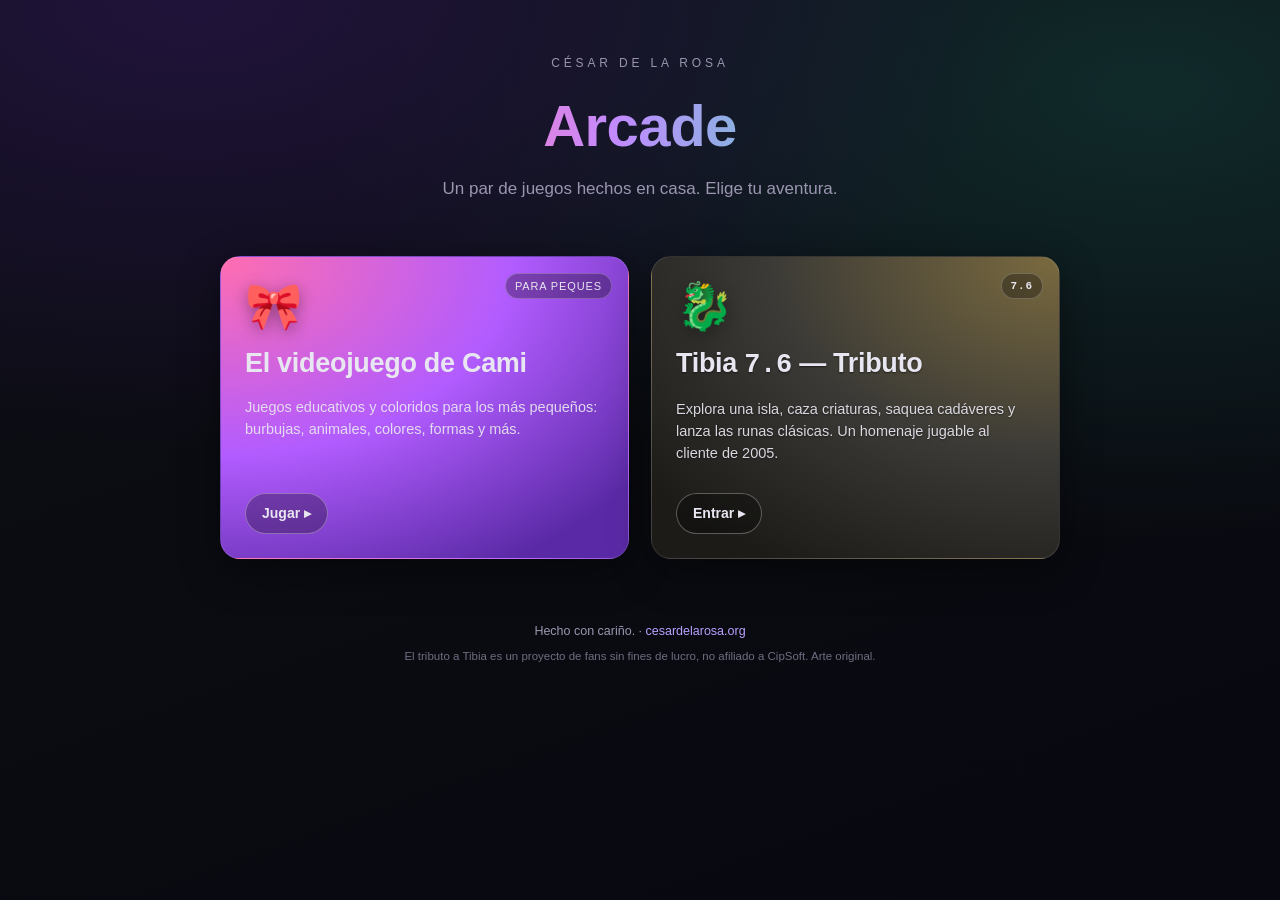
==== index.html @ 779be209 "Arcade hub: portal + Cami's game + Tibia 7.6 tribute Static site for juegos.cesardelarosa.org. - / p" ====
<!doctype html>
<html lang="es">
<head>
  <meta charset="utf-8">
  <meta name="viewport" content="width=device-width, initial-scale=1, viewport-fit=cover">
  <meta name="theme-color" content="#11131a">
  <title>Juegos · césar de la rosa</title>
  <meta name="description" content="Pequeña arcade de proyectos: el videojuego de Cami y un tributo jugable a Tibia 7.6.">
  <link rel="icon" href="data:image/svg+xml,%3Csvg xmlns='http://www.w3.org/2000/svg' viewBox='0 0 100 100'%3E%3Ctext y='.9em' font-size='90'%3E🕹️%3C/text%3E%3C/svg%3E">
  <style>
    *{box-sizing:border-box;margin:0;padding:0}
    :root{--ink:#e8e6f0;--muted:#9a96b0}
    html,body{min-height:100%}
    body{
      font:16px/1.5 -apple-system,BlinkMacSystemFont,"Segoe UI",Roboto,Helvetica,Arial,sans-serif;
      color:var(--ink);
      background:
        radial-gradient(120% 90% at 15% 0%, #20133a 0%, transparent 55%),
        radial-gradient(120% 90% at 90% 10%, #102a2a 0%, transparent 55%),
        linear-gradient(160deg,#0d0e15,#0a0b11 60%,#070810);
      display:flex;flex-direction:column;align-items:center;
      padding:max(28px,6vh) 20px 40px;
    }
    header{text-align:center;margin-bottom:clamp(28px,6vh,56px)}
    .kicker{letter-spacing:.32em;text-transform:uppercase;font-size:12px;color:var(--muted)}
    h1{font-size:clamp(34px,7vw,58px);font-weight:800;letter-spacing:-.5px;margin:.18em 0 .12em;
       background:linear-gradient(90deg,#ff7ac1,#c08bff 45%,#5fd0c8);
       -webkit-background-clip:text;background-clip:text;color:transparent}
    header p{color:var(--muted);font-size:clamp(14px,2.5vw,17px)}
    .grid{display:grid;gap:22px;grid-template-columns:repeat(2,minmax(0,1fr));
          width:100%;max-width:840px}
    @media(max-width:680px){.grid{grid-template-columns:1fr}}
    .card{
      position:relative;display:flex;flex-direction:column;gap:14px;
      text-decoration:none;color:inherit;overflow:hidden;
      border-radius:20px;padding:26px 24px 24px;min-height:260px;
      border:1px solid rgba(255,255,255,.10);
      background:var(--bg);
      box-shadow:0 12px 40px rgba(0,0,0,.45);
      transition:transform .18s ease, box-shadow .18s ease, border-color .18s ease;
    }
    .card:hover{transform:translateY(-6px);box-shadow:0 22px 60px rgba(0,0,0,.55);
                border-color:rgba(255,255,255,.22)}
    .card:focus-visible{outline:2px solid #fff;outline-offset:3px}
    .cami{--bg:radial-gradient(130% 120% at 0% 0%,#ff6db0 0%,#b25cff 55%,#5a2aa6 100%)}
    .tibia{--bg:radial-gradient(130% 120% at 100% 0%,#7a6a3f 0%,#3b3a36 55%,#1c1b18 100%)}
    .emoji{font-size:46px;line-height:1;filter:drop-shadow(0 4px 8px rgba(0,0,0,.35))}
    .card h2{font-size:clamp(22px,3.4vw,27px);font-weight:800;letter-spacing:-.3px}
    .card p{font-size:14.5px;opacity:.92}
    .tibia p,.tibia h2{text-shadow:0 1px 2px rgba(0,0,0,.5)}
    .spacer{flex:1}
    .play{align-self:flex-start;display:inline-flex;align-items:center;gap:8px;
          font-weight:700;font-size:14px;padding:9px 16px;border-radius:999px;
          background:rgba(0,0,0,.28);border:1px solid rgba(255,255,255,.30);
          backdrop-filter:blur(4px)}
    .card:hover .play{background:rgba(0,0,0,.42)}
    .tag{position:absolute;top:16px;right:16px;font-size:11px;letter-spacing:.08em;
         text-transform:uppercase;padding:4px 9px;border-radius:999px;
         background:rgba(0,0,0,.3);border:1px solid rgba(255,255,255,.22)}
    .pixel{font-family:"Courier New",monospace;font-weight:700}
    footer{margin-top:clamp(34px,7vh,64px);color:var(--muted);font-size:12.5px;text-align:center;max-width:540px}
    footer a{color:#b9a0ff;text-decoration:none}
    footer a:hover{text-decoration:underline}
    .disclaimer{margin-top:8px;opacity:.7;font-size:11.5px}
  </style>
</head>
<body>
  <header>
    <div class="kicker">césar de la rosa</div>
    <h1>Arcade</h1>
    <p>Un par de juegos hechos en casa. Elige tu aventura.</p>
  </header>

  <main class="grid">
    <a class="card cami" href="cami/">
      <span class="tag">para peques</span>
      <span class="emoji">🎀</span>
      <h2>El videojuego de Cami</h2>
      <p>Juegos educativos y coloridos para los más pequeños: burbujas, animales, colores, formas y más.</p>
      <span class="spacer"></span>
      <span class="play">Jugar ▸</span>
    </a>

    <a class="card tibia" href="tibia/">
      <span class="tag pixel">7.6</span>
      <span class="emoji">🐉</span>
      <h2>Tibia <span class="pixel">7.6</span> — Tributo</h2>
      <p>Explora una isla, caza criaturas, saquea cadáveres y lanza las runas clásicas. Un homenaje jugable al cliente de 2005.</p>
      <span class="spacer"></span>
      <span class="play">Entrar ▸</span>
    </a>
  </main>

  <footer>
    Hecho con cariño. ·
    <a href="https://cesardelarosa.org">cesardelarosa.org</a>
    <div class="disclaimer">El tributo a Tibia es un proyecto de fans sin fines de lucro, no afiliado a CipSoft. Arte original.</div>
  </footer>
</body>
</html>
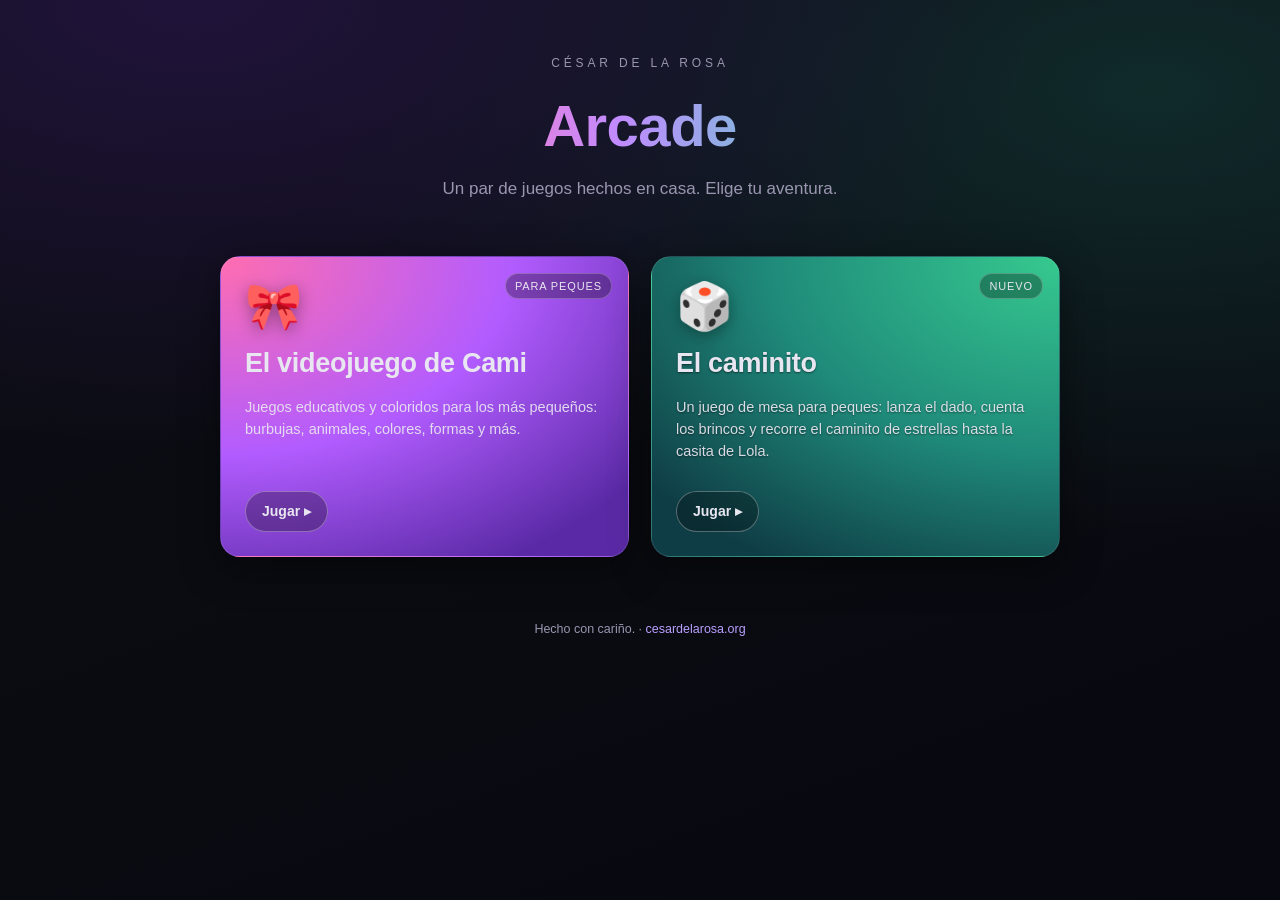
==== commit f38daac6: "Caminito: nuevo juego de mesa en Cami + portal actualizado - Nuevo juego El caminito (estilo fiesta)" ====
--- a/index.html
+++ b/index.html
@@ -5,7 +5,7 @@
   <meta name="viewport" content="width=device-width, initial-scale=1, viewport-fit=cover">
   <meta name="theme-color" content="#11131a">
   <title>Juegos · césar de la rosa</title>
-  <meta name="description" content="Pequeña arcade de proyectos: el videojuego de Cami y un tributo jugable a Tibia 7.6.">
+  <meta name="description" content="Pequeña arcade de proyectos: el videojuego de Cami y El caminito, un juego de mesa para peques.">
   <link rel="icon" href="data:image/svg+xml,%3Csvg xmlns='http://www.w3.org/2000/svg' viewBox='0 0 100 100'%3E%3Ctext y='.9em' font-size='90'%3E🕹️%3C/text%3E%3C/svg%3E">
   <style>
     *{box-sizing:border-box;margin:0;padding:0}
@@ -43,11 +43,11 @@
                 border-color:rgba(255,255,255,.22)}
     .card:focus-visible{outline:2px solid #fff;outline-offset:3px}
     .cami{--bg:radial-gradient(130% 120% at 0% 0%,#ff6db0 0%,#b25cff 55%,#5a2aa6 100%)}
-    .tibia{--bg:radial-gradient(130% 120% at 100% 0%,#7a6a3f 0%,#3b3a36 55%,#1c1b18 100%)}
+    .caminito{--bg:radial-gradient(130% 120% at 100% 0%,#36c98f 0%,#1f8a7a 55%,#0f3d46 100%)}
     .emoji{font-size:46px;line-height:1;filter:drop-shadow(0 4px 8px rgba(0,0,0,.35))}
     .card h2{font-size:clamp(22px,3.4vw,27px);font-weight:800;letter-spacing:-.3px}
     .card p{font-size:14.5px;opacity:.92}
-    .tibia p,.tibia h2{text-shadow:0 1px 2px rgba(0,0,0,.5)}
+    .caminito p,.caminito h2{text-shadow:0 1px 2px rgba(0,0,0,.5)}
     .spacer{flex:1}
     .play{align-self:flex-start;display:inline-flex;align-items:center;gap:8px;
           font-weight:700;font-size:14px;padding:9px 16px;border-radius:999px;
@@ -81,20 +81,19 @@
       <span class="play">Jugar ▸</span>
     </a>
 
-    <a class="card tibia" href="tibia/">
-      <span class="tag pixel">7.6</span>
-      <span class="emoji">🐉</span>
-      <h2>Tibia <span class="pixel">7.6</span> — Tributo</h2>
-      <p>Explora una isla, caza criaturas, saquea cadáveres y lanza las runas clásicas. Un homenaje jugable al cliente de 2005.</p>
+    <a class="card caminito" href="cami/?juego=caminito">
+      <span class="tag">nuevo</span>
+      <span class="emoji">🎲</span>
+      <h2>El caminito</h2>
+      <p>Un juego de mesa para peques: lanza el dado, cuenta los brincos y recorre el caminito de estrellas hasta la casita de Lola.</p>
       <span class="spacer"></span>
-      <span class="play">Entrar ▸</span>
+      <span class="play">Jugar ▸</span>
     </a>
   </main>
 
   <footer>
     Hecho con cariño. ·
     <a href="https://cesardelarosa.org">cesardelarosa.org</a>
-    <div class="disclaimer">El tributo a Tibia es un proyecto de fans sin fines de lucro, no afiliado a CipSoft. Arte original.</div>
   </footer>
 </body>
 </html>
